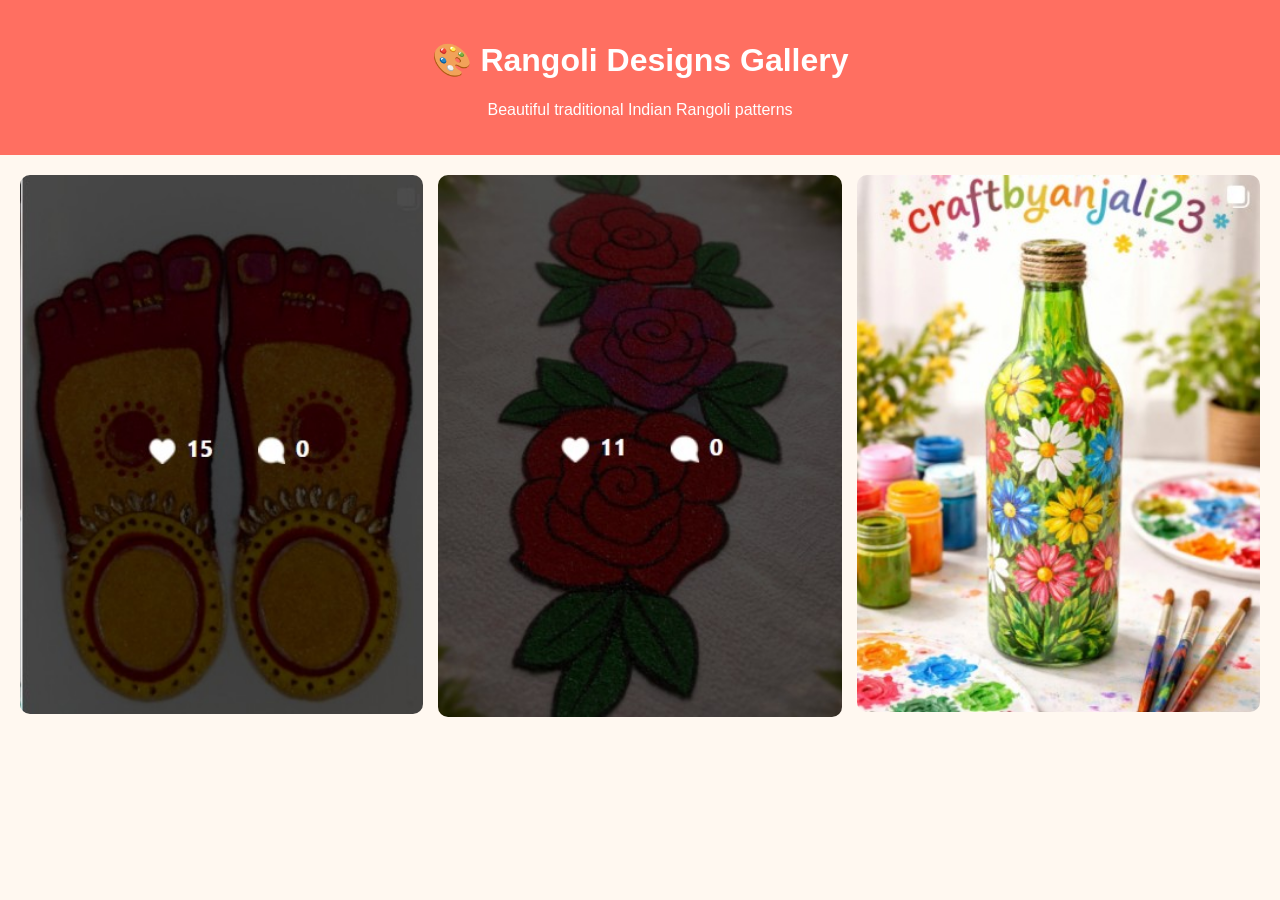
==== index.html @ 816c4150 "Added rangoli gallery website" ====
<!DOCTYPE html>
<html lang="en">
<head>
    <meta charset="UTF-8">
    <meta name="viewport" content="width=device-width, initial-scale=1.0">
    <title>Rangoli Gallery</title>
    <link rel="stylesheet" href="style.css">
</head>
<body>

<header>
    <h1>🎨 Rangoli Designs Gallery</h1>
    <p>Beautiful traditional Indian Rangoli patterns</p>
</header>

<div class="gallery">
    <img src="images/rangoli1.jpg" alt="Rangoli 1">
    <img src="images/rangoli2.jpg" alt="Rangoli 2">
    <img src="images/rangoli3.jpg" alt="Rangoli 3">
</div>

<!-- Modal Preview -->
<div id="modal" class="modal">
    <span id="close">&times;</span>
    <img id="modal-img">
</div>

<script src="script.js"></script>
</body>
</html>
---- style.css ----
body {
    margin: 0;
    font-family: Arial, sans-serif;
    background: #fff8f0;
    text-align: center;
}

header {
    background: #ff6f61;
    color: white;
    padding: 20px;
}

.gallery {
    display: grid;
    grid-template-columns: repeat(auto-fit, minmax(250px, 1fr));
    gap: 15px;
    padding: 20px;
}

.gallery img {
    width: 100%;
    border-radius: 10px;
    cursor: pointer;
    transition: transform 0.3s;
}

.gallery img:hover {
    transform: scale(1.05);
}

/* Modal */
.modal {
    display: none;
    position: fixed;
    z-index: 1000;
    padding-top: 60px;
    left: 0;
    top: 0;
    width: 100%;
    height: 100%;
    background: rgba(0,0,0,0.8);
}

#modal-img {
    max-width: 80%;
    max-height: 80%;
}

#close {
    position: absolute;
    top: 20px;
    right: 40px;
    color: white;
    font-size: 30px;
    cursor: pointer;
}
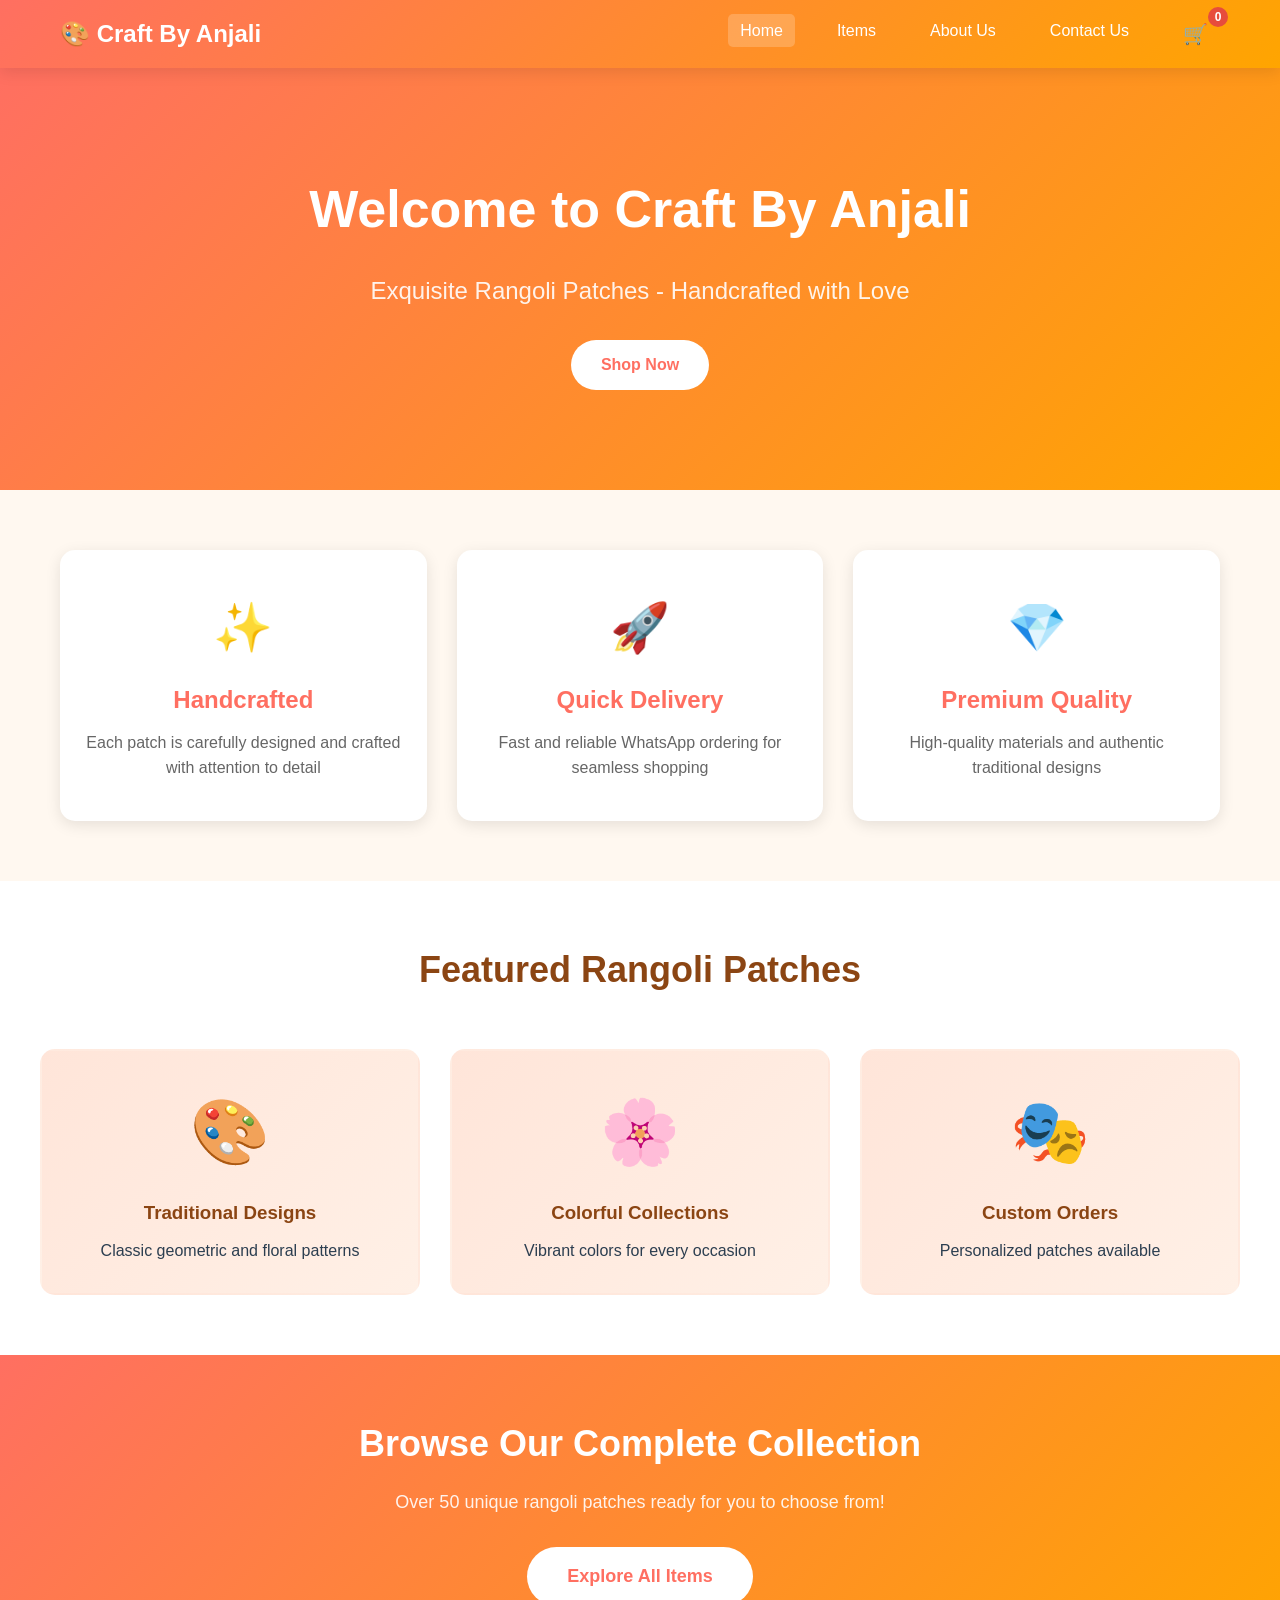
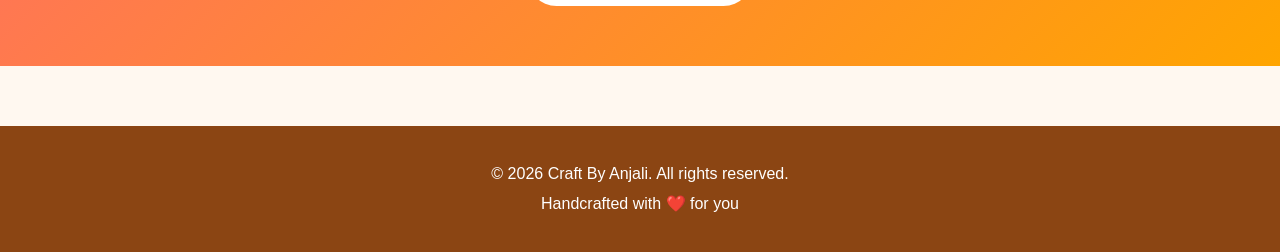
==== commit 0d8f3b20: "Updated the site with additional tabs" ====
--- a/index.html
+++ b/index.html
@@ -3,27 +3,84 @@
 <head>
     <meta charset="UTF-8">
     <meta name="viewport" content="width=device-width, initial-scale=1.0">
-    <title>Rangoli Gallery</title>
+    <title>Craft By Anjali - Rangoli Patches</title>
     <link rel="stylesheet" href="style.css">
 </head>
 <body>
+<nav class="navbar">
+    <div class="nav-container">
+        <div class="logo">🎨 Craft By Anjali</div>
+        <ul class="nav-links">
+            <li><a href="index.html" class="active">Home</a></li>
+            <li><a href="items.html">Items</a></li>
+            <li><a href="about-us.html">About Us</a></li>
+            <li><a href="contact-us.html">Contact Us</a></li>
+            <li><a href="items.html" class="cart-icon" title="Shopping Cart">🛒 <span id="cart-count" class="cart-count">0</span></a></li>
+        </ul>
+    </div>
+</nav>
 
-<header>
-    <h1>🎨 Rangoli Designs Gallery</h1>
-    <p>Beautiful traditional Indian Rangoli patterns</p>
-</header>
+<!-- Hero Section -->
+<section class="hero">
+    <div class="hero-content">
+        <h1>Welcome to Craft By Anjali</h1>
+        <p>Exquisite Rangoli Patches - Handcrafted with Love</p>
+        <a href="items.html" class="cta-button">Shop Now</a>
+    </div>
+</section>
 
-<div class="gallery">
-    <img src="images/rangoli1.jpg" alt="Rangoli 1">
-    <img src="images/rangoli2.jpg" alt="Rangoli 2">
-    <img src="images/rangoli3.jpg" alt="Rangoli 3">
-</div>
+<!-- Features Section -->
+<section class="features">
+    <div class="feature-card">
+        <div class="feature-icon">✨</div>
+        <h3>Handcrafted</h3>
+        <p>Each patch is carefully designed and crafted with attention to detail</p>
+    </div>
+    <div class="feature-card">
+        <div class="feature-icon">🚀</div>
+        <h3>Quick Delivery</h3>
+        <p>Fast and reliable WhatsApp ordering for seamless shopping</p>
+    </div>
+    <div class="feature-card">
+        <div class="feature-icon">💎</div>
+        <h3>Premium Quality</h3>
+        <p>High-quality materials and authentic traditional designs</p>
+    </div>
+</section>
 
-<!-- Modal Preview -->
-<div id="modal" class="modal">
-    <span id="close">&times;</span>
-    <img id="modal-img">
-</div>
+<!-- Showcase Section -->
+<section class="showcase">
+    <h2>Featured Rangoli Patches</h2>
+    <div class="showcase-grid">
+        <div class="showcase-item">
+            <div class="showcase-image">🎨</div>
+            <h3>Traditional Designs</h3>
+            <p>Classic geometric and floral patterns</p>
+        </div>
+        <div class="showcase-item">
+            <div class="showcase-image">🌸</div>
+            <h3>Colorful Collections</h3>
+            <p>Vibrant colors for every occasion</p>
+        </div>
+        <div class="showcase-item">
+            <div class="showcase-image">🎭</div>
+            <h3>Custom Orders</h3>
+            <p>Personalized patches available</p>
+        </div>
+    </div>
+</section>
+
+<!-- Call to Action -->
+<section class="cta-section">
+    <h2>Browse Our Complete Collection</h2>
+    <p>Over 50 unique rangoli patches ready for you to choose from!</p>
+    <a href="items.html" class="cta-button large">Explore All Items</a>
+</section>
+
+<footer>
+    <p>&copy; 2026 Craft By Anjali. All rights reserved.</p>
+    <p>Handcrafted with ❤️ for you</p>
+</footer>
 
 <script src="script.js"></script>
 </body>
--- a/style.css
+++ b/style.css
@@ -1,32 +1,382 @@
+* {
+    margin: 0;
+    padding: 0;
+    box-sizing: border-box;
+}
+
+:root {
+    --primary-color: #ff6f61;
+    --secondary-color: #ffa500;
+    --accent-color: #8b4513;
+    --light-bg: #fff8f0;
+    --dark-text: #2c3e50;
+    --shadow: 0 4px 15px rgba(0, 0, 0, 0.1);
+}
+
 body {
-    margin: 0;
-    font-family: Arial, sans-serif;
-    background: #fff8f0;
-    text-align: center;
-}
-
-header {
-    background: #ff6f61;
-    color: white;
-    padding: 20px;
-}
-
-.gallery {
+    font-family: 'Segoe UI', Tahoma, Geneva, Verdana, sans-serif;
+    background: var(--light-bg);
+    color: var(--dark-text);
+    line-height: 1.6;
+}
+
+/* Navigation Bar */
+.navbar {
+    background: linear-gradient(135deg, var(--primary-color), var(--secondary-color));
+    padding: 15px 0;
+    position: sticky;
+    top: 0;
+    z-index: 100;
+    box-shadow: var(--shadow);
+}
+
+.nav-container {
+    max-width: 1200px;
+    margin: 0 auto;
+    display: flex;
+    justify-content: space-between;
+    align-items: center;
+    padding: 0 20px;
+}
+
+.logo {
+    font-size: 24px;
+    font-weight: bold;
+    color: white;
+    text-decoration: none;
+}
+
+.nav-links {
+    list-style: none;
+    display: flex;
+    gap: 30px;
+}
+
+.nav-links a {
+    color: white;
+    text-decoration: none;
+    font-weight: 500;
+    transition: all 0.3s ease;
+    padding: 8px 12px;
+    border-radius: 5px;
+}
+
+.nav-links a:hover,
+.nav-links a.active {
+    background: rgba(255, 255, 255, 0.2);
+    transform: translateY(-2px);
+}
+
+.cart-icon {
+    position: relative;
+    font-size: 20px;
+}
+
+.cart-count {
+    position: absolute;
+    top: -8px;
+    right: -8px;
+    background: #e74c3c;
+    color: white;
+    border-radius: 50%;
+    width: 20px;
+    height: 20px;
+    display: flex;
+    align-items: center;
+    justify-content: center;
+    font-size: 12px;
+    font-weight: bold;
+}
+
+/* Hero Section */
+.hero {
+    background: linear-gradient(135deg, var(--primary-color), var(--secondary-color));
+    color: white;
+    padding: 100px 20px;
+    text-align: center;
+}
+
+.hero-content h1 {
+    font-size: 52px;
+    margin-bottom: 20px;
+    animation: slideDown 0.8s ease;
+}
+
+.hero-content p {
+    font-size: 24px;
+    margin-bottom: 30px;
+    opacity: 0.9;
+}
+
+.cta-button {
+    display: inline-block;
+    background: white;
+    color: var(--primary-color);
+    padding: 12px 30px;
+    border-radius: 50px;
+    text-decoration: none;
+    font-weight: bold;
+    transition: all 0.3s ease;
+    cursor: pointer;
+    border: none;
+    font-size: 16px;
+}
+
+.cta-button:hover {
+    transform: translateY(-3px);
+    box-shadow: 0 8px 20px rgba(0, 0, 0, 0.2);
+}
+
+.cta-button.large {
+    padding: 15px 40px;
+    font-size: 18px;
+}
+
+/* Features Section */
+.features {
+    display: grid;
+    grid-template-columns: repeat(auto-fit, minmax(300px, 1fr));
+    gap: 30px;
+    max-width: 1200px;
+    margin: 60px auto;
+    padding: 0 20px;
+}
+
+.feature-card {
+    background: white;
+    padding: 40px 20px;
+    border-radius: 15px;
+    text-align: center;
+    box-shadow: var(--shadow);
+    transition: all 0.3s ease;
+}
+
+.feature-card:hover {
+    transform: translateY(-10px);
+    box-shadow: 0 8px 25px rgba(0, 0, 0, 0.15);
+}
+
+.feature-icon {
+    font-size: 48px;
+    margin-bottom: 15px;
+}
+
+.feature-card h3 {
+    font-size: 24px;
+    margin-bottom: 10px;
+    color: var(--primary-color);
+}
+
+.feature-card p {
+    color: #666;
+}
+
+/* Showcase Section */
+.showcase {
+    padding: 60px 20px;
+    background: white;
+}
+
+.showcase h2 {
+    text-align: center;
+    font-size: 36px;
+    margin-bottom: 50px;
+    color: var(--accent-color);
+}
+
+.showcase-grid {
     display: grid;
     grid-template-columns: repeat(auto-fit, minmax(250px, 1fr));
-    gap: 15px;
+    gap: 30px;
+    max-width: 1200px;
+    margin: 0 auto;
+}
+
+.showcase-item {
+    background: linear-gradient(135deg, #ffe5d9, #fff0e6);
+    padding: 30px;
+    border-radius: 15px;
+    text-align: center;
+    transition: all 0.3s ease;
+    border: 2px solid transparent;
+}
+
+.showcase-item:hover {
+    border-color: var(--primary-color);
+    transform: scale(1.05);
+}
+
+.showcase-image {
+    font-size: 64px;
+    margin-bottom: 15px;
+}
+
+.showcase-item h3 {
+    color: var(--accent-color);
+    margin-bottom: 10px;
+}
+
+/* CTA Section */
+.cta-section {
+    background: linear-gradient(135deg, var(--primary-color), var(--secondary-color));
+    color: white;
+    padding: 60px 20px;
+    text-align: center;
+}
+
+.cta-section h2 {
+    font-size: 36px;
+    margin-bottom: 15px;
+}
+
+.cta-section p {
+    font-size: 18px;
+    margin-bottom: 30px;
+    opacity: 0.9;
+}
+
+/* Page Header */
+.page-header {
+    background: linear-gradient(135deg, var(--primary-color), var(--secondary-color));
+    color: white;
+    padding: 60px 20px;
+    text-align: center;
+}
+
+.page-header h1 {
+    font-size: 42px;
+    margin-bottom: 10px;
+}
+
+.page-header p {
+    font-size: 18px;
+    opacity: 0.9;
+}
+
+/* Products Grid */
+.products-container {
+    max-width: 1200px;
+    margin: 40px auto;
+    padding: 0 20px;
+}
+
+.filters-section {
+    margin-bottom: 40px;
+    text-align: center;
+}
+
+.filters-container {
+    display: flex;
+    gap: 20px;
+    justify-content: center;
+    flex-wrap: wrap;
+}
+
+.search-box {
+    padding: 12px 20px;
+    border: 2px solid var(--primary-color);
+    border-radius: 50px;
+    width: 300px;
+    font-size: 16px;
+    transition: all 0.3s ease;
+}
+
+.search-box:focus {
+    outline: none;
+    box-shadow: 0 0 10px var(--primary-color);
+}
+
+.filter-select {
+    padding: 12px 20px;
+    border: 2px solid var(--primary-color);
+    border-radius: 50px;
+    font-size: 16px;
+    background: white;
+    cursor: pointer;
+    transition: all 0.3s ease;
+}
+
+.filter-select:hover {
+    background: var(--light-bg);
+}
+
+.products-grid {
+    display: grid;
+    grid-template-columns: repeat(auto-fill, minmax(280px, 1fr));
+    gap: 25px;
+}
+
+.product-card {
+    background: white;
+    border-radius: 15px;
+    overflow: hidden;
+    box-shadow: var(--shadow);
+    transition: all 0.3s ease;
+}
+
+.product-card:hover {
+    transform: translateY(-10px);
+    box-shadow: 0 10px 30px rgba(0, 0, 0, 0.15);
+}
+
+.product-image {
+    width: 100%;
+    height: 200px;
+    background: linear-gradient(135deg, #ffe5d9, #fff0e6);
+    display: flex;
+    align-items: center;
+    justify-content: center;
+    font-size: 80px;
+}
+
+.product-info {
     padding: 20px;
 }
 
-.gallery img {
+.product-name {
+    font-size: 18px;
+    font-weight: bold;
+    color: var(--accent-color);
+    margin-bottom: 10px;
+}
+
+.product-details {
+    font-size: 14px;
+    color: #666;
+    margin: 8px 0;
+}
+
+.product-details strong {
+    color: var(--dark-text);
+}
+
+.product-price {
+    font-size: 24px;
+    color: var(--primary-color);
+    font-weight: bold;
+    margin: 15px 0;
+}
+
+.add-to-cart-btn {
     width: 100%;
-    border-radius: 10px;
+    background: linear-gradient(135deg, var(--primary-color), var(--secondary-color));
+    color: white;
+    border: none;
+    padding: 12px;
+    border-radius: 8px;
+    font-size: 16px;
+    font-weight: bold;
     cursor: pointer;
-    transition: transform 0.3s;
-}
-
-.gallery img:hover {
+    transition: all 0.3s ease;
+}
+
+.add-to-cart-btn:hover {
     transform: scale(1.05);
+    box-shadow: 0 5px 15px rgba(255, 111, 97, 0.4);
+}
+
+.add-to-cart-btn.added {
+    background: #27ae60;
 }
 
 /* Modal */
@@ -34,20 +384,530 @@
     display: none;
     position: fixed;
     z-index: 1000;
-    padding-top: 60px;
     left: 0;
     top: 0;
     width: 100%;
     height: 100%;
-    background: rgba(0,0,0,0.8);
-}
-
-#modal-img {
-    max-width: 80%;
-    max-height: 80%;
-}
-
-#close {
+    background: rgba(0, 0, 0, 0.6);
+    animation: fadeIn 0.3s ease;
+}
+
+.modal.show {
+    display: flex;
+    align-items: center;
+    justify-content: center;
+}
+
+.modal-content {
+    background: white;
+    padding: 30px;
+    border-radius: 15px;
+    max-width: 500px;
+    width: 90%;
+    max-height: 80vh;
+    overflow-y: auto;
+    position: relative;
+    animation: slideUp 0.3s ease;
+}
+
+.close {
+    position: absolute;
+    right: 20px;
+    top: 15px;
+    font-size: 28px;
+    font-weight: bold;
+    color: #aaa;
+    cursor: pointer;
+    transition: color 0.3s ease;
+}
+
+.close:hover {
+    color: var(--primary-color);
+}
+
+.modal-content h2 {
+    color: var(--accent-color);
+    margin-bottom: 20px;
+}
+
+.cart-items {
+    margin-bottom: 20px;
+}
+
+.cart-item {
+    background: var(--light-bg);
+    padding: 15px;
+    border-radius: 8px;
+    margin-bottom: 12px;
+    display: flex;
+    justify-content: space-between;
+    align-items: center;
+}
+
+.cart-item-name {
+    font-weight: bold;
+    color: var(--accent-color);
+}
+
+.cart-item-price {
+    color: var(--primary-color);
+    font-weight: bold;
+}
+
+.remove-item {
+    background: #e74c3c;
+    color: white;
+    border: none;
+    padding: 5px 10px;
+    border-radius: 5px;
+    cursor: pointer;
+    transition: all 0.3s ease;
+}
+
+.remove-item:hover {
+    background: #c0392b;
+}
+
+.cart-summary {
+    border-top: 2px solid var(--primary-color);
+    padding-top: 15px;
+    margin-top: 15px;
+}
+
+.summary-row {
+    display: flex;
+    justify-content: space-between;
+    margin: 10px 0;
+    font-size: 16px;
+}
+
+.summary-row.total {
+    font-size: 20px;
+    font-weight: bold;
+    color: var(--primary-color);
+}
+
+.checkout-btn {
+    width: 100%;
+    background: linear-gradient(135deg, #27ae60, #229954);
+    color: white;
+    border: none;
+    padding: 15px;
+    border-radius: 8px;
+    font-size: 16px;
+    font-weight: bold;
+    cursor: pointer;
+    margin-top: 20px;
+    transition: all 0.3s ease;
+}
+
+.checkout-btn:hover {
+    transform: scale(1.02);
+    box-shadow: 0 5px 15px rgba(39, 174, 96, 0.4);
+}
+
+.empty-cart {
+    text-align: center;
+    padding: 40px 20px;
+    color: #999;
+}
+
+.empty-cart p {
+    font-size: 18px;
+    margin-bottom: 20px;
+}
+
+/* About Us Page */
+.about-content {
+    max-width: 1200px;
+    margin: 40px auto;
+    padding: 0 20px;
+}
+
+.about-section {
+    display: grid;
+    grid-template-columns: 1fr 1fr;
+    gap: 50px;
+    align-items: center;
+    margin: 60px 0;
+}
+
+.about-section.reverse {
+    direction: rtl;
+}
+
+.about-section.reverse > * {
+    direction: ltr;
+}
+
+.about-text h2 {
+    color: var(--accent-color);
+    font-size: 32px;
+    margin-bottom: 20px;
+}
+
+.about-text p {
+    color: #555;
+    margin-bottom: 15px;
+    line-height: 1.8;
+}
+
+.about-image {
+    display: flex;
+    justify-content: center;
+}
+
+.placeholder-image {
+    width: 300px;
+    height: 300px;
+    background: linear-gradient(135deg, #ffe5d9, #fff0e6);
+    border-radius: 15px;
+    display: flex;
+    align-items: center;
+    justify-content: center;
+    font-size: 120px;
+    box-shadow: var(--shadow);
+}
+
+.benefits-list {
+    list-style: none;
+    font-size: 18px;
+    line-height: 2;
+    color: #555;
+}
+
+.benefits-list li {
+    padding: 10px 0;
+    color: var(--accent-color);
+    font-weight: 500;
+}
+
+/* Team Section */
+.team-section {
+    background: white;
+    padding: 60px 20px;
+    text-align: center;
+}
+
+.team-section h2 {
+    color: var(--accent-color);
+    font-size: 36px;
+    margin-bottom: 50px;
+}
+
+.team-card {
+    background: linear-gradient(135deg, #ffe5d9, #fff0e6);
+    padding: 40px;
+    border-radius: 15px;
+    max-width: 400px;
+    margin: 0 auto;
+}
+
+.team-avatar {
+    font-size: 80px;
+    margin-bottom: 20px;
+}
+
+.team-card h3 {
+    color: var(--accent-color);
+    font-size: 24px;
+    margin-bottom: 5px;
+}
+
+.team-role {
+    color: var(--primary-color);
+    font-weight: bold;
+    margin-bottom: 15px;
+}
+
+.team-card p {
+    color: #555;
+    line-height: 1.8;
+}
+
+/* Contact Us Page */
+.contact-content {
+    max-width: 1000px;
+    margin: 40px auto;
+    padding: 0 20px;
+}
+
+.contact-section {
+    text-align: center;
+    margin-bottom: 50px;
+}
+
+.contact-section h2 {
+    color: var(--accent-color);
+    font-size: 32px;
+    margin-bottom: 15px;
+}
+
+.contact-grid {
+    display: grid;
+    grid-template-columns: repeat(auto-fit, minmax(250px, 1fr));
+    gap: 30px;
+    margin: 40px 0;
+}
+
+.contact-method {
+    background: white;
+    padding: 30px;
+    border-radius: 15px;
+    text-align: center;
+    box-shadow: var(--shadow);
+    transition: all 0.3s ease;
+}
+
+.contact-method:hover {
+    transform: translateY(-10px);
+}
+
+.method-icon {
+    font-size: 48px;
+    margin-bottom: 15px;
+}
+
+.contact-method h3 {
+    color: var(--accent-color);
+    margin-bottom: 10px;
+}
+
+.contact-method p {
+    color: #555;
+    margin-bottom: 15px;
+}
+
+.contact-link {
+    display: inline-block;
+    background: linear-gradient(135deg, var(--primary-color), var(--secondary-color));
+    color: white;
+    padding: 10px 20px;
+    border-radius: 25px;
+    text-decoration: none;
+    transition: all 0.3s ease;
+}
+
+.contact-link:hover {
+    transform: scale(1.05);
+}
+
+.contact-text {
+    color: #999;
+    font-size: 14px;
+}
+
+/* FAQ Section */
+.faq-section {
+    background: white;
+    padding: 60px 20px;
+}
+
+.faq-section h2 {
+    text-align: center;
+    color: var(--accent-color);
+    font-size: 32px;
+    margin-bottom: 40px;
+}
+
+.faq-item {
+    max-width: 800px;
+    margin: 0 auto 25px;
+    background: var(--light-bg);
+    padding: 25px;
+    border-radius: 10px;
+    border-left: 5px solid var(--primary-color);
+}
+
+.faq-item h3 {
+    color: var(--accent-color);
+    margin-bottom: 10px;
+}
+
+.faq-item p {
+    color: #555;
+    line-height: 1.8;
+}
+
+/* Contact Form */
+.contact-form-section {
+    background: white;
+    padding: 60px 20px;
+    text-align: center;
+}
+
+.contact-form-section h2 {
+    color: var(--accent-color);
+    font-size: 32px;
+    margin-bottom: 30px;
+}
+
+.contact-form {
+    max-width: 500px;
+    margin: 0 auto;
+    display: flex;
+    flex-direction: column;
+    gap: 15px;
+}
+
+.contact-form input,
+.contact-form textarea {
+    padding: 15px;
+    border: 2px solid #ddd;
+    border-radius: 8px;
+    font-size: 16px;
+    font-family: inherit;
+    transition: all 0.3s ease;
+}
+
+.contact-form input:focus,
+.contact-form textarea:focus {
+    outline: none;
+    border-color: var(--primary-color);
+    box-shadow: 0 0 10px rgba(255, 111, 97, 0.2);
+}
+
+.submit-btn {
+    background: linear-gradient(135deg, var(--primary-color), var(--secondary-color));
+    color: white;
+    padding: 15px;
+    border: none;
+    border-radius: 8px;
+    font-size: 16px;
+    font-weight: bold;
+    cursor: pointer;
+    transition: all 0.3s ease;
+}
+
+.submit-btn:hover {
+    transform: scale(1.02);
+    box-shadow: 0 5px 15px rgba(255, 111, 97, 0.4);
+}
+
+/* Footer */
+footer {
+    background: var(--accent-color);
+    color: white;
+    text-align: center;
+    padding: 30px 20px;
+    margin-top: 60px;
+}
+
+footer p {
+    margin: 5px 0;
+}
+
+/* Animations */
+@keyframes slideDown {
+    from {
+        opacity: 0;
+        transform: translateY(-30px);
+    }
+    to {
+        opacity: 1;
+        transform: translateY(0);
+    }
+}
+
+@keyframes slideUp {
+    from {
+        opacity: 0;
+        transform: translateY(30px);
+    }
+    to {
+        opacity: 1;
+        transform: translateY(0);
+    }
+}
+
+@keyframes fadeIn {
+    from {
+        opacity: 0;
+    }
+    to {
+        opacity: 1;
+    }
+}
+
+/* Responsive Design */
+@media (max-width: 768px) {
+    .nav-links {
+        gap: 15px;
+        font-size: 14px;
+    }
+
+    .hero-content h1 {
+        font-size: 32px;
+    }
+
+    .hero-content p {
+        font-size: 18px;
+    }
+
+    .about-section,
+    .about-section.reverse {
+        grid-template-columns: 1fr;
+        gap: 30px;
+    }
+
+    .about-section.reverse {
+        direction: ltr;
+    }
+
+    .search-box {
+        width: 100%;
+    }
+
+    .products-grid {
+        grid-template-columns: repeat(auto-fill, minmax(200px, 1fr));
+        gap: 15px;
+    }
+
+    .filters-container {
+        flex-direction: column;
+        align-items: center;
+    }
+
+    .page-header h1 {
+        font-size: 28px;
+    }
+
+    .contact-grid {
+        grid-template-columns: 1fr;
+    }
+
+    .cart-item {
+        flex-direction: column;
+        align-items: flex-start;
+        gap: 10px;
+    }
+}
+
+@media (max-width: 480px) {
+    .nav-links {
+        gap: 10px;
+        font-size: 12px;
+    }
+
+    .logo {
+        font-size: 16px;
+    }
+
+    .products-grid {
+        grid-template-columns: 1fr;
+    }
+
+    .modal-content {
+        width: 95%;
+        padding: 20px;
+    }
+
+    .placeholder-image {
+        width: 200px;
+        height: 200px;
+        font-size: 80px;
+    }
+}
     position: absolute;
     top: 20px;
     right: 40px;
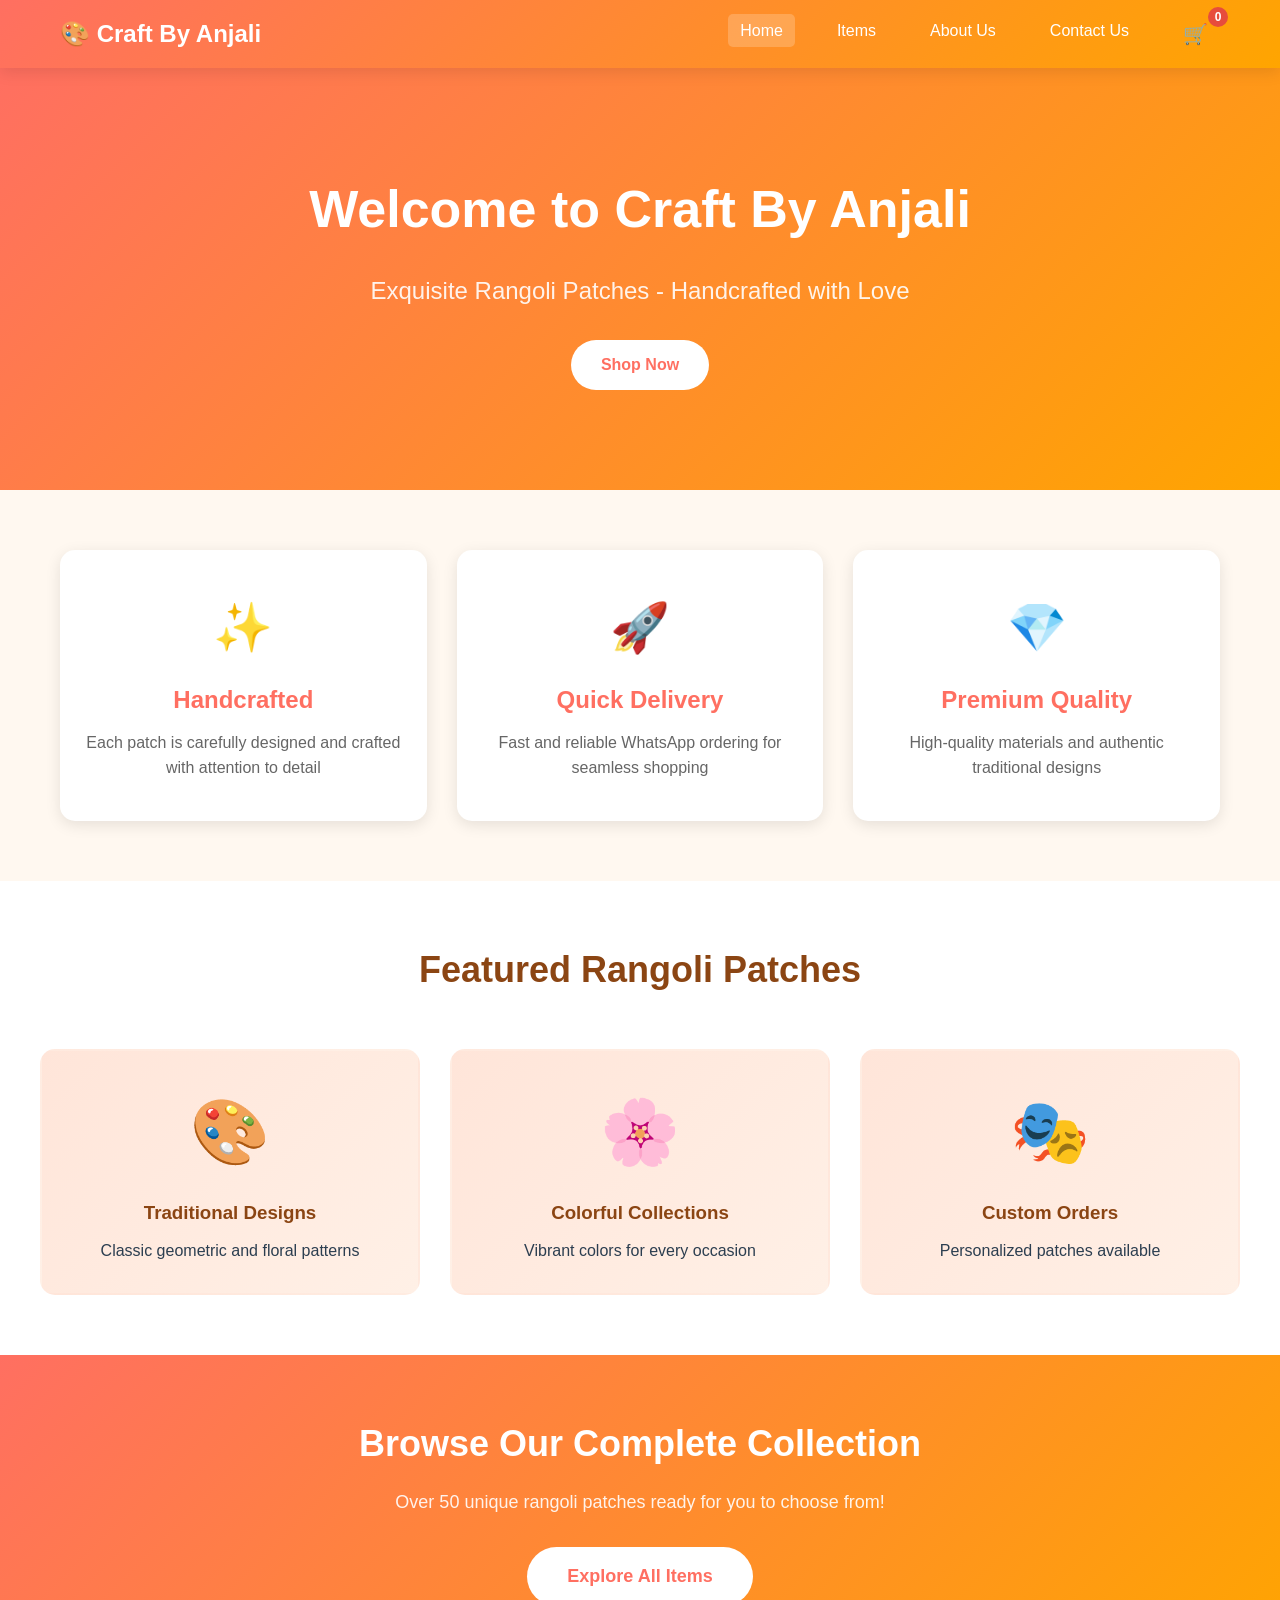
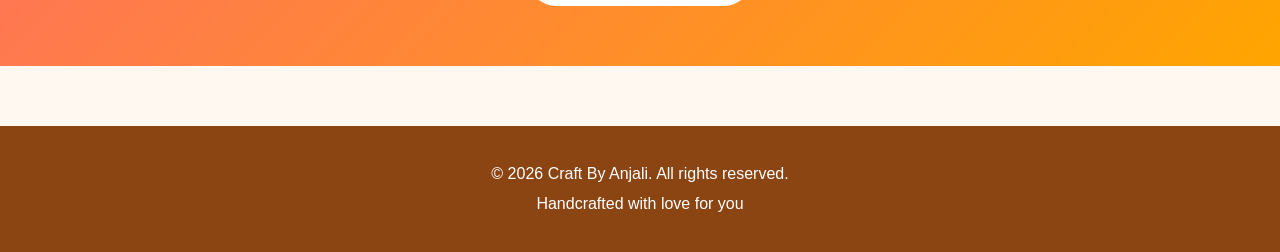
==== commit 284ad6a9: "Updated contact details" ====
--- a/index.html
+++ b/index.html
@@ -79,7 +79,7 @@
 
 <footer>
     <p>&copy; 2026 Craft By Anjali. All rights reserved.</p>
-    <p>Handcrafted with ❤️ for you</p>
+    <p>Handcrafted with love for you</p>
 </footer>
 
 <script src="script.js"></script>
--- a/style.css
+++ b/style.css
@@ -327,6 +327,13 @@
     align-items: center;
     justify-content: center;
     font-size: 80px;
+    overflow: hidden;
+}
+
+.product-image img {
+    width: 100%;
+    height: 100%;
+    object-fit: cover;
 }
 
 .product-info {
